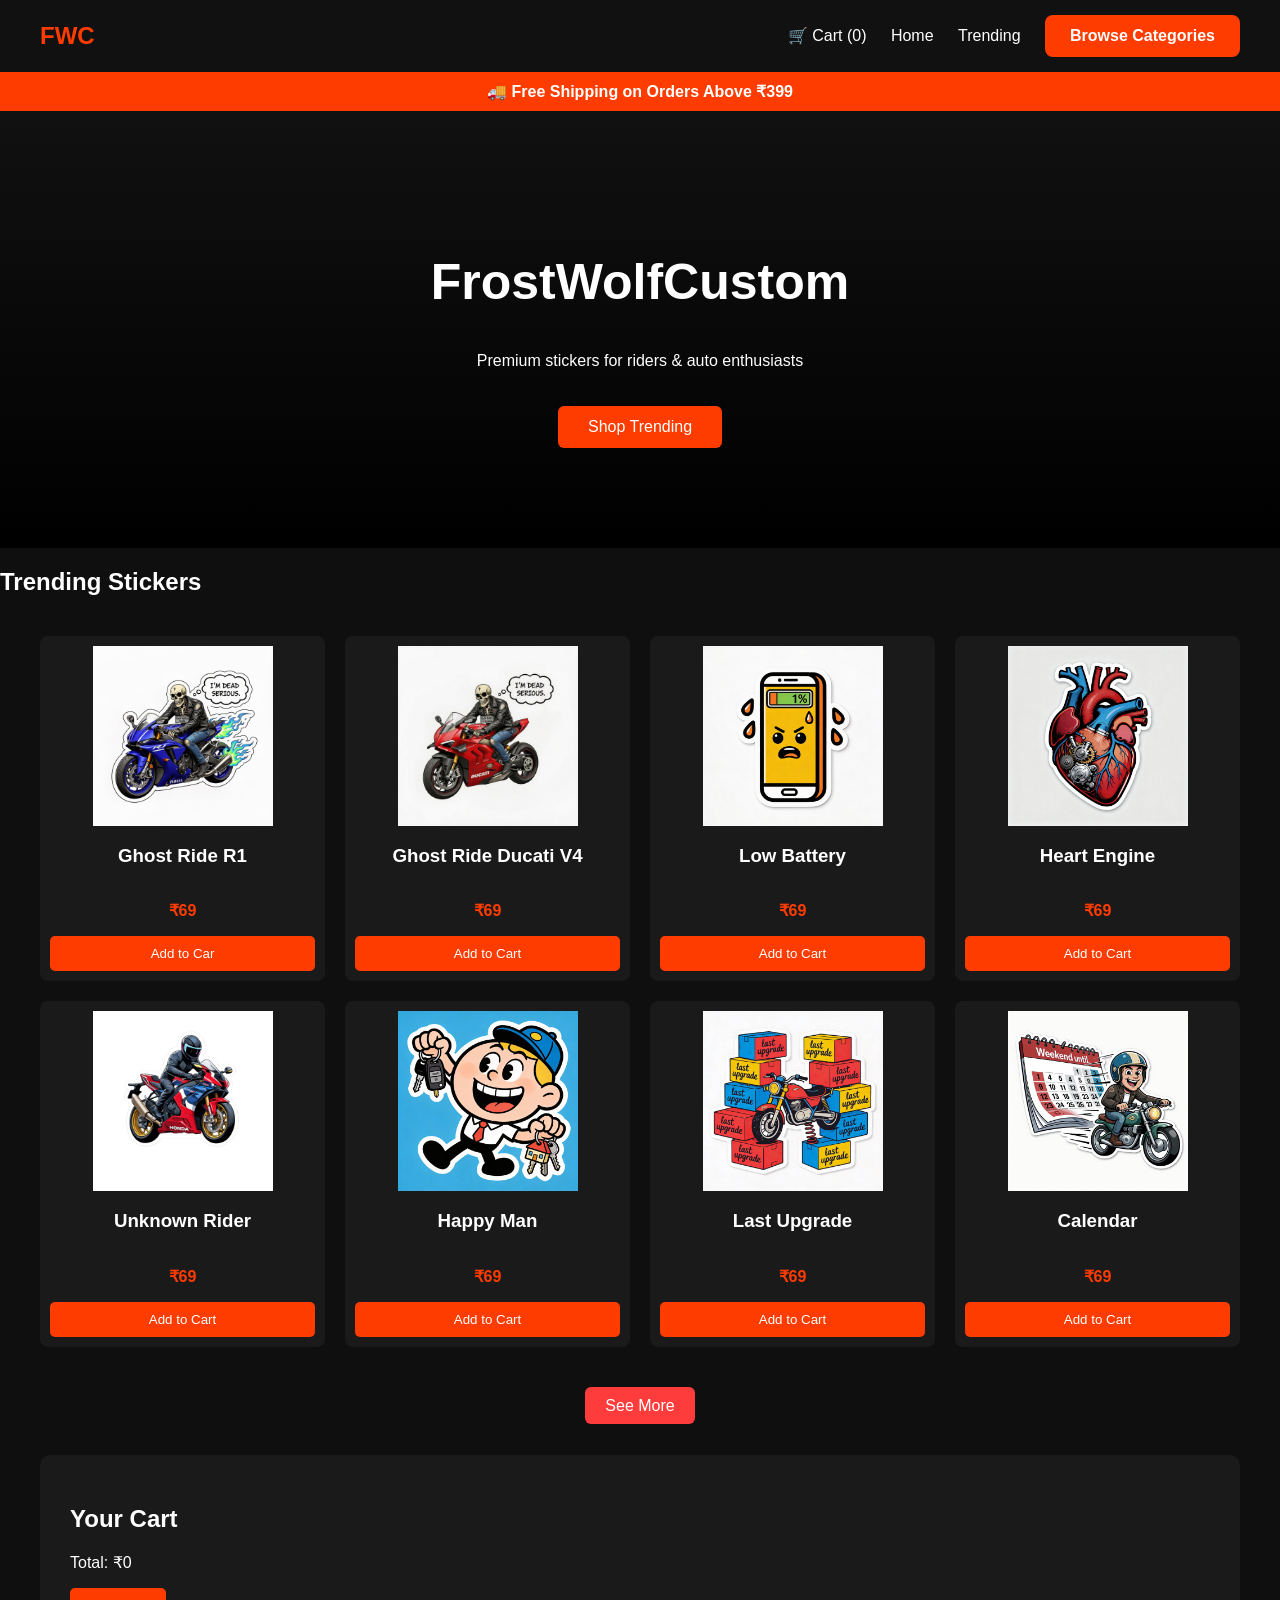
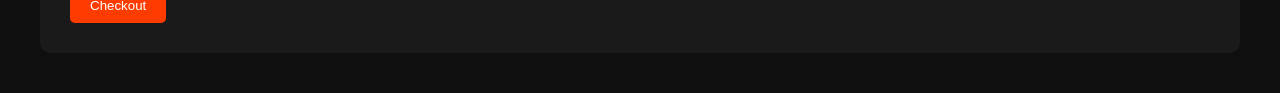
==== index.html @ 5add818f "Update index.html" ====
<!DOCTYPE html>
<html lang="en">

<head>
<meta charset="UTF-8">
<meta name="viewport" content="width=device-width, initial-scale=1.0">
<title>FWC Stickers</title>
<link rel="stylesheet" href="style.css">
</head>

  <script>

let cart = JSON.parse(localStorage.getItem("cart")) || [];

function addToCart(name, price, image){

let product = {
name:name,
price:price,
image:image,
qty:1
};

cart.push(product);

localStorage.setItem("cart", JSON.stringify(cart));

alert("Added to Cart");

updateCartCount();

}

function updateCartCount(){

document.getElementById("cart-count").innerText = cart.length;

}

updateCartCount();

</script>
<body>

<header class="navbar">
<div class="logo">FWC</div>

<nav>
  <a href="cart.html" class="cart-icon">
🛒 Cart (<span id="cart-count">0</span>)
</a>
<a href="index.html">Home</a>
<a href="#trending">Trending</a>
<a href="categories.html" class="category-btn">Browse Categories</a>
</nav>
</header>

<div class="top-banner">
🚚 Free Shipping on Orders Above ₹399
</div>

<section class="hero">
<h1>FrostWolfCustom</h1>
<p>Premium stickers for riders & auto enthusiasts</p>
<a class="shop-btn" href="#trending">Shop Trending</a>
</section>

<section id="trending" class="products-section">

<h2>Trending Stickers</h2>

<div class="products">

<div class="product-card">
<img src="stickers/ghost-ride-r1.webp">
<h3>Ghost Ride R1</h3>
<p class="price">₹69</p>
<button>Add to Car</button>
</div>

<div class="product-card">
<img src="stickers/ghost-ride-decati-v4.webp">
<h3>Ghost Ride Ducati V4</h3>
<p class="price">₹69</p>
<button>Add to Cart</button>
</div>

<div class="product-card">
<img src="stickers/low-battrey-phone.webp">
<h3>Low Battery</h3>
<p class="price">₹69</p>
<button>Add to Cart</button>
</div>

<div class="product-card">
<img src="stickers/Heart-semi-engine.webp">
<h3>Heart Engine</h3>
<p class="price">₹69</p>
<button>Add to Cart</button>
</div>

<div class="product-card">
<img src="stickers/unknow-rider-cbr.webp">
<h3>Unknown Rider</h3>
<p class="price">₹69</p>
<button>Add to Cart</button>
</div>

<div class="product-card">
<img src="stickers/happy-man.webp">
<h3>Happy Man</h3>
<p class="price">₹69</p>
<button>Add to Cart</button>
</div>

<div class="product-card">
<img src="stickers/last-upgrade-box-stack.webp">
<h3>Last Upgrade</h3>
<p class="price">₹69</p>
<button>Add to Cart</button>
</div>

<div class="product-card">
<img src="stickers/biker-calender.webp">
<h3>Calendar</h3>
<p class="price">₹69</p>
<button>Add to Cart</button>
</div>

</div>

<div class="show-more-container">
<a class="see-more-btn" href="trending.html">See More</a>
</div>

</section>

<section class="cart">

<h2>Your Cart</h2>

<ul id="cart-items"></ul>

<p>Total: ₹<span id="cart-total">0</span></p>

<button onclick="checkout()">Checkout</button>

</section>

<script src="cart.js"></script>
<script src="products.js"></script>

</body>
</html>
---- style.css ----
body{
margin:0;
font-family:Arial;
background:#0f0f0f;
color:white;
}


.navbar{
display:flex;
justify-content:space-between;
align-items:center;
padding:15px 40px;
background:#111;
}

.navbar a{
color:white;
text-decoration:none;
margin-left:20px;
}

.logo{
font-size:24px;
font-weight:bold;
color:#ff3c00;
}


.hero{
text-align:center;
padding:100px 20px;
background:linear-gradient(#111,#000);
}

.hero h1{
font-size:50px;
}

.shop-btn{
display:inline-block;
margin-top:20px;
padding:12px 30px;
background:#ff3c00;
color:white;
text-decoration:none;
border-radius:6px;
}




.product-card{
background:#1b1b1b;
border-radius:10px;
padding:15px;
text-align:center;
transition:0.3s;
}

.product-card:hover{
transform:scale(1.05);
}


.product-card img{
width:100%;
border-radius:10px;
}


.price{
color:#ff3c00;
font-weight:bold;
}


button{
padding:10px 20px;
background:#ff3c00;
border:none;
color:white;
border-radius:5px;
cursor:pointer;
}


footer{
text-align:center;
padding:30px;
background:#111;
color:#777;
}

.cart{
background:#1a1a1a;
padding:30px;
margin:40px;
border-radius:10px;
}

.cart ul{
list-style:none;
padding:0;
}

.top-banner{
background:#ff3c00;
text-align:center;
padding:10px;
font-weight:bold;
}

.cart li{
margin:10px 0;
}


.categories{
padding:40px;
text-align:center;
}

.category-grid{
display:grid;
grid-template-columns:repeat(auto-fit,minmax(200px,1fr));
gap:20px;
margin-top:20px;
}

.category-card{
background:#1b1b1b;
padding:40px;
border-radius:10px;
cursor:pointer;
transition:0.3s;
}

.category-card:hover{
background:#ff3c00;
}


.product-card:hover{
transform:scale(1.05);
box-shadow:0 0 20px #ff3c00;
}


.product-card{
background:#1b1b1b;
border-radius:10px;
padding:15px;
text-align:center;
display:flex;
flex-direction:column;
justify-content:space-between;
}

.product-card img{
width:100%;
height:180px;
object-fit:contain;
}

.products{
display:grid;
grid-template-columns:repeat(4,1fr);
gap:20px;
padding:40px;
max-width:1200px;
margin:auto;
}


.badge{
position:absolute;
top:10px;
right:10px;
background:#ff3c00;
padding:5px 12px;
border-radius:20px;
font-size:11px;
}


.show-more-container{
text-align:center;
margin-bottom:50px;
}

#showMoreBtn{
padding:12px 30px;
background:#ff3c00;
border:none;
color:white;
font-size:16px;
border-radius:6px;
cursor:pointer;
}

.products{
display:grid;
grid-template-columns:repeat(4,1fr);
gap:20px;
padding:20px;
}

.product-card{
background:#1a1a1a;
padding:10px;
border-radius:8px;
text-align:center;
}

.product-card img{
width:100%;
}

.show-more-container{
text-align:center;
margin:30px;
}

.see-more-btn{
background:#ff3c3c;
color:white;
padding:10px 20px;
text-decoration:none;
border-radius:6px;
}

.category-btn{
display:inline-block;
padding:12px 25px;
background:#ff3c00;
color:white;
text-decoration:none;
border-radius:8px;
font-weight:bold;
}

.category-grid{
display:grid;
grid-template-columns:repeat(3,1fr);
gap:20px;
padding:40px;
}

.category-grid a{
background:#1c1c1c;
padding:20px;
text-align:center;
color:white;
text-decoration:none;
border-radius:10px;
font-size:18px;
}
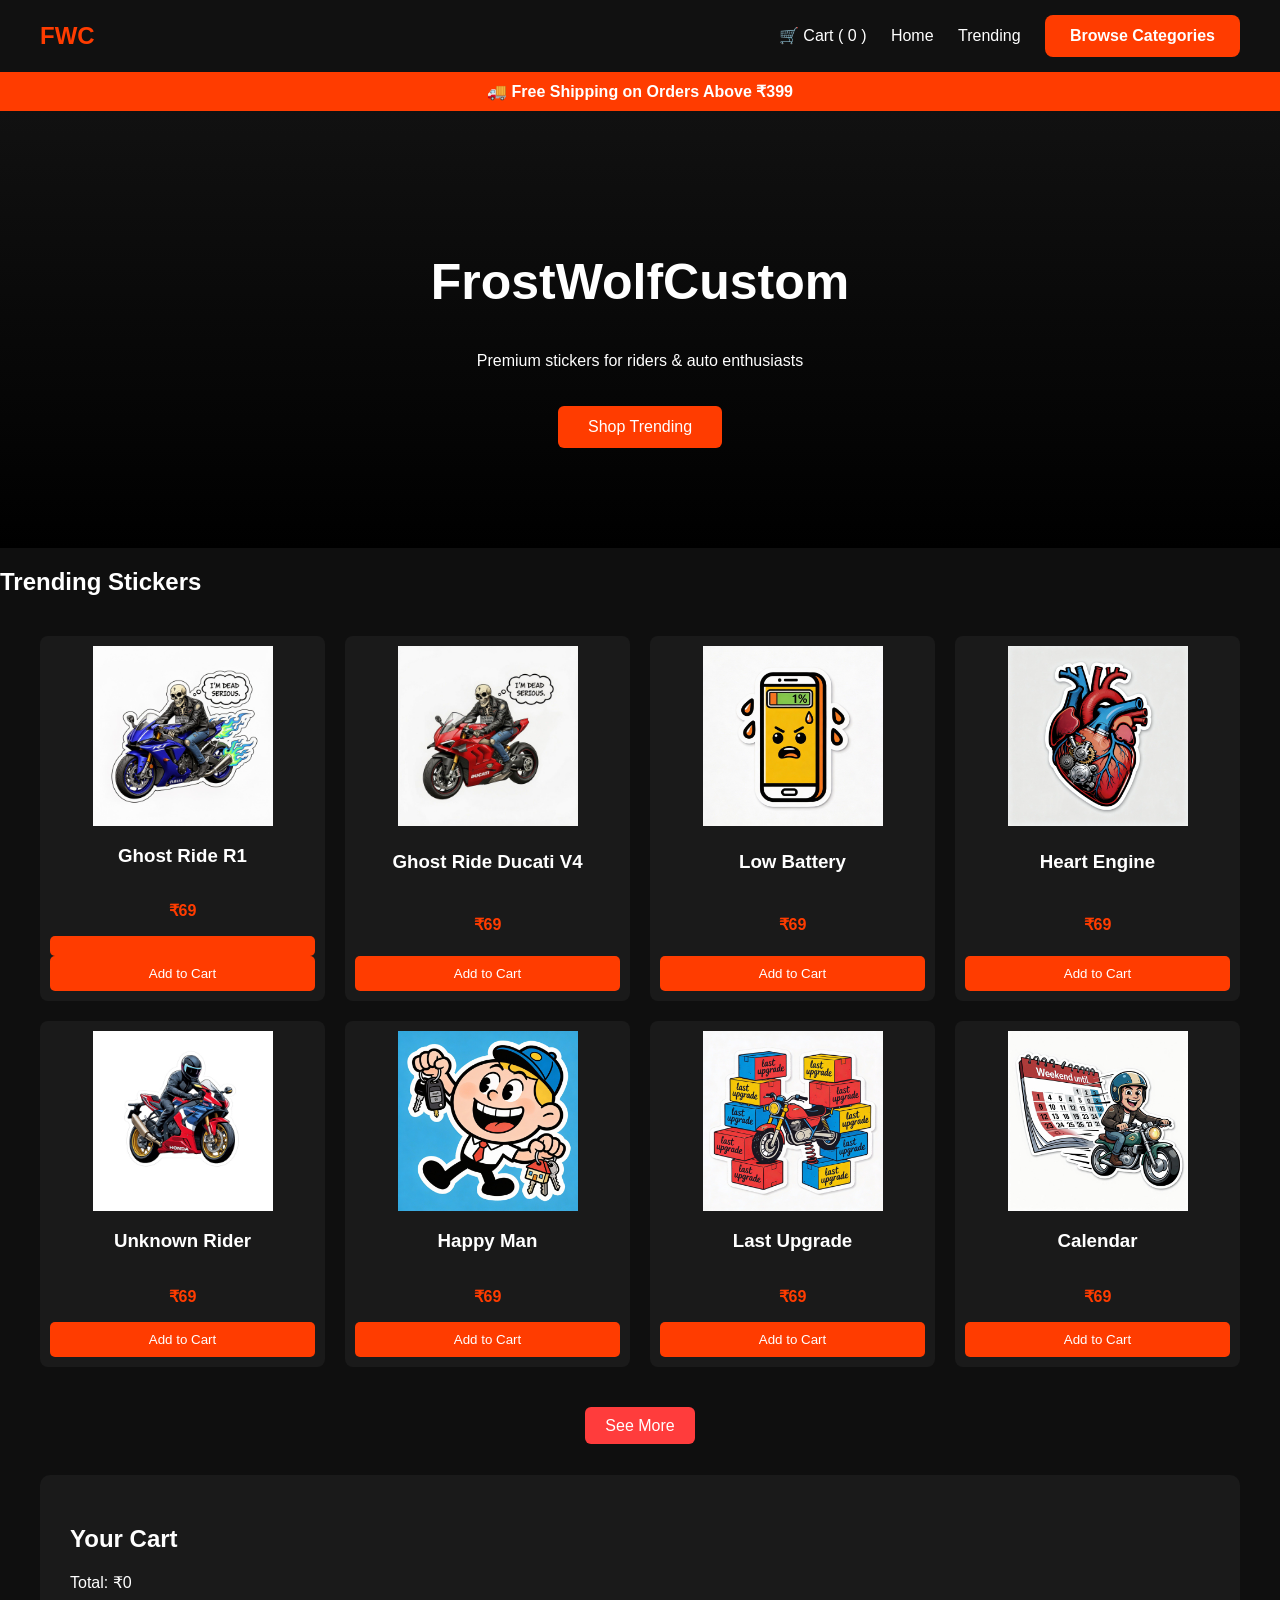
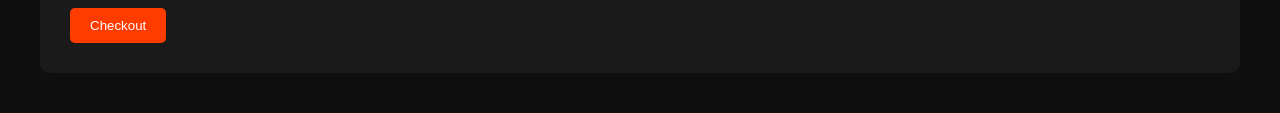
==== commit b68e723e: "Update index.html" ====
--- a/index.html
+++ b/index.html
@@ -47,7 +47,8 @@
 
 <nav>
   <a href="cart.html" class="cart-icon">
-🛒 Cart (<span id="cart-count">0</span>)
+🛒 Cart ( <span id="cart-count">0</span> )
+
 </a>
 <a href="index.html">Home</a>
 <a href="#trending">Trending</a>
@@ -75,7 +76,9 @@
 <img src="stickers/ghost-ride-r1.webp">
 <h3>Ghost Ride R1</h3>
 <p class="price">₹69</p>
-<button>Add to Car</button>
+<button><button onclick="addToCart('Ghost Ride R1',69)">
+Add to Cart
+</button>
 </div>
 
 <div class="product-card">
@@ -150,5 +153,32 @@
 <script src="cart.js"></script>
 <script src="products.js"></script>
 
+  <script>
+
+let cart = [];
+
+function addToCart(name,price){
+
+cart.push({name,price});
+
+updateCart();
+
+}
+
+function updateCart(){
+
+let total = 0;
+
+cart.forEach(item=>{
+total += item.price;
+});
+
+document.getElementById("cart-total").innerText = "₹"+total;
+document.getElementById("cart-count").innerText = cart.length;
+
+}
+
+</script>
+
 </body>
 </html>
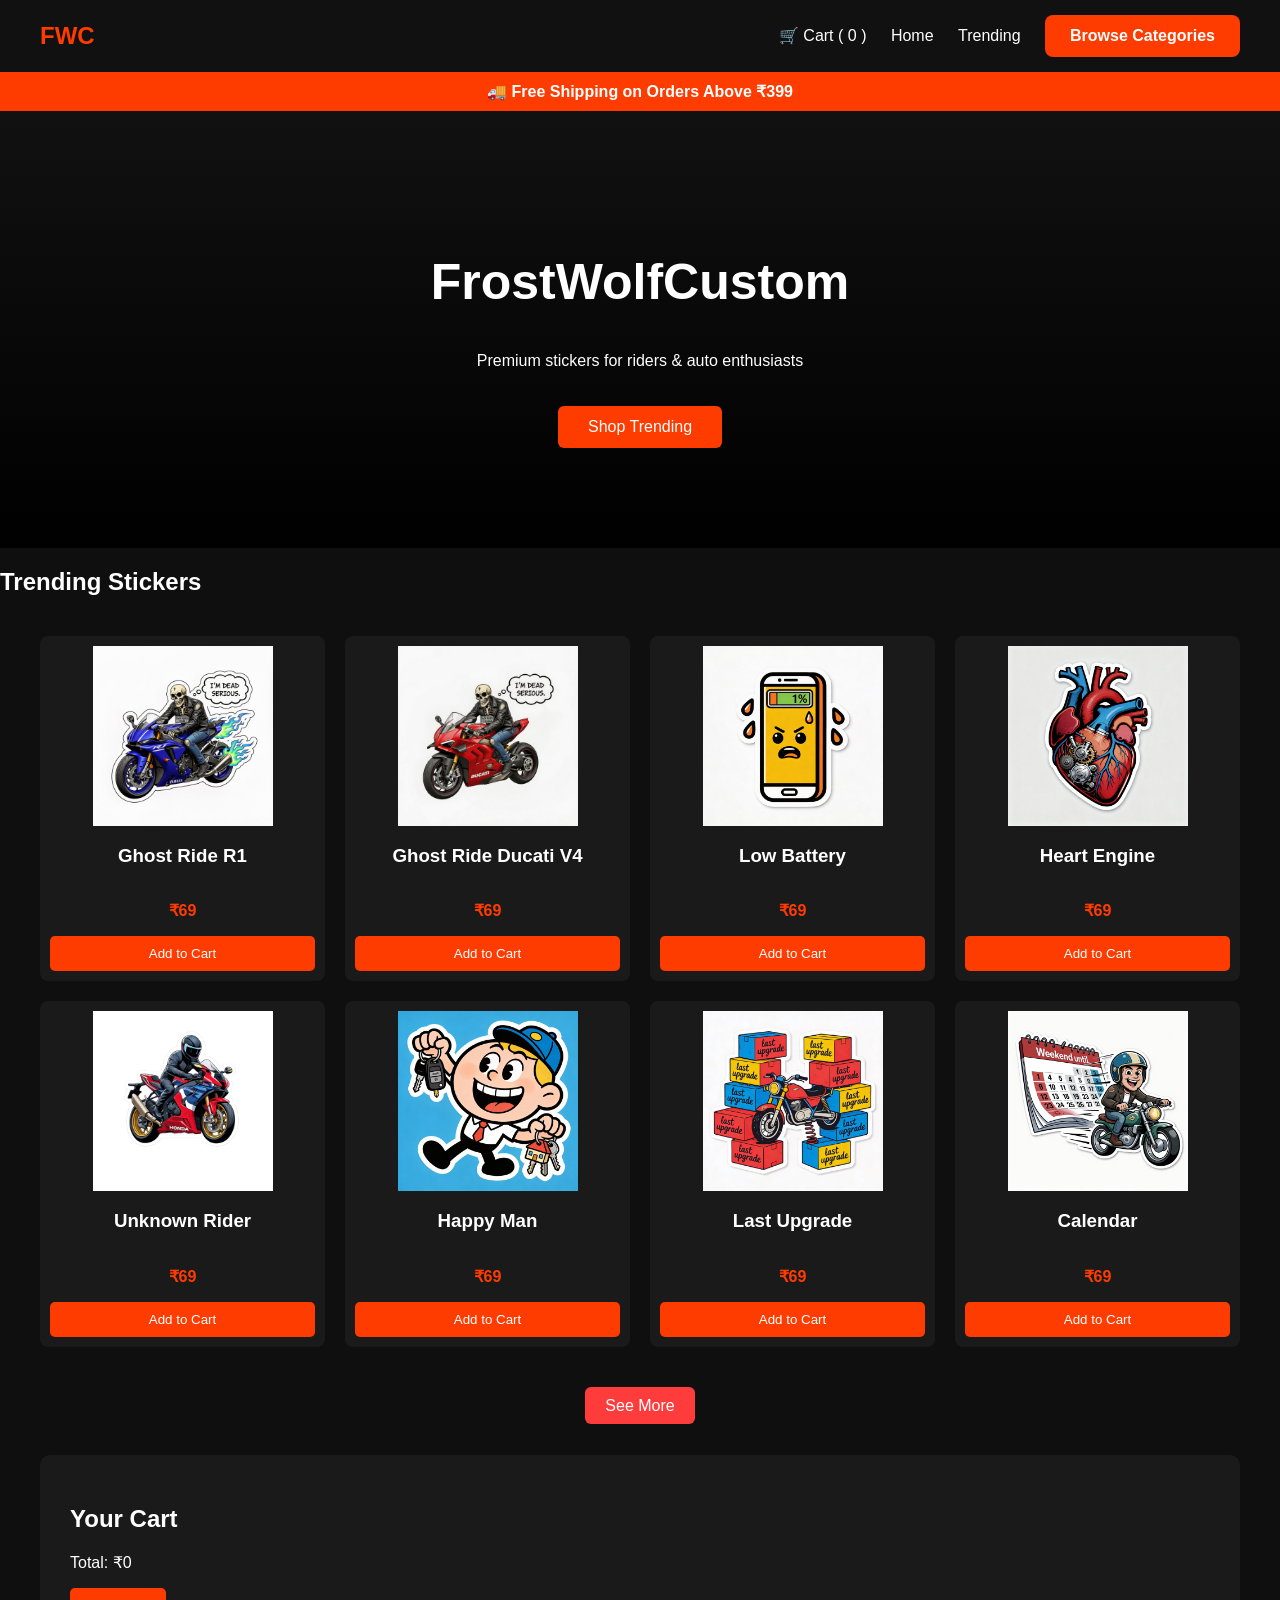
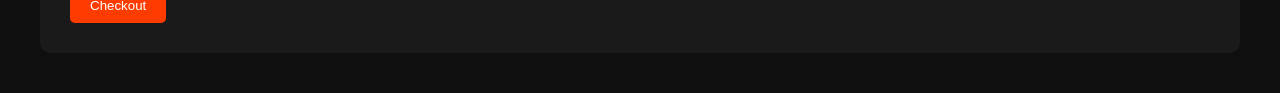
==== commit c2165996: "Update index.html" ====
--- a/index.html
+++ b/index.html
@@ -76,7 +76,7 @@
 <img src="stickers/ghost-ride-r1.webp">
 <h3>Ghost Ride R1</h3>
 <p class="price">₹69</p>
-<button><button onclick="addToCart('Ghost Ride R1',69)">
+<button onclick="addToCart('Ghost Ride R1',69)">
 Add to Cart
 </button>
 </div>
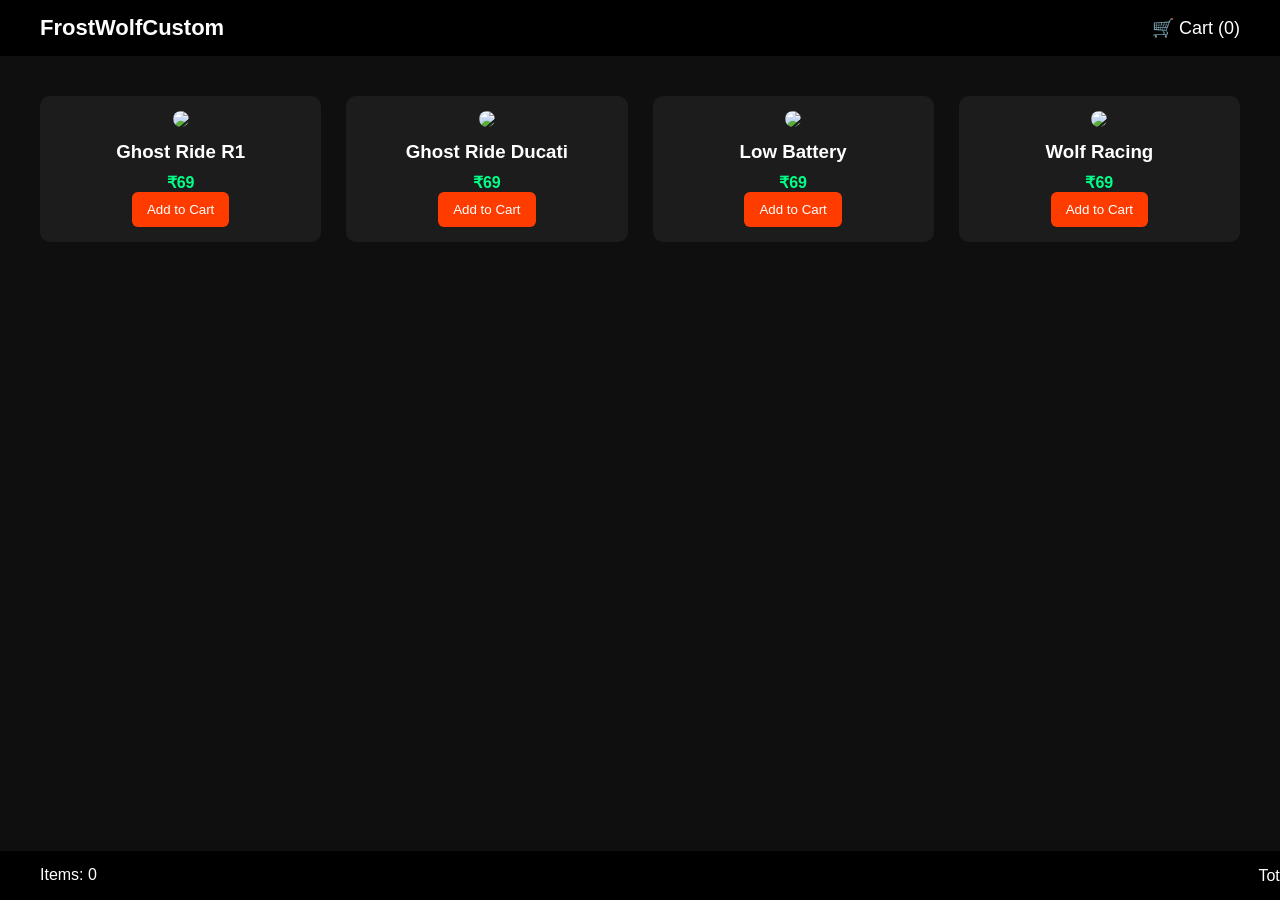
==== commit 6824b789: "Update index.html" ====
--- a/index.html
+++ b/index.html
@@ -1,165 +1,222 @@
 <!DOCTYPE html>
 <html lang="en">
-
 <head>
+
 <meta charset="UTF-8">
-<meta name="viewport" content="width=device-width, initial-scale=1.0">
-<title>FWC Stickers</title>
-<link rel="stylesheet" href="style.css">
+<meta name="viewport" content="width=device-width, initial-scale=1">
+
+<title>FrostWolfCustom Stickers</title>
+
+<style>
+
+body{
+margin:0;
+font-family:Arial;
+background:#0f0f0f;
+color:white;
+}
+
+/* NAVBAR */
+
+.navbar{
+display:flex;
+justify-content:space-between;
+align-items:center;
+padding:15px 40px;
+background:#000;
+}
+
+.logo{
+font-size:22px;
+font-weight:bold;
+}
+
+.cart{
+font-size:18px;
+}
+
+/* GRID */
+
+.products{
+
+display:grid;
+grid-template-columns:repeat(4,1fr);
+gap:25px;
+padding:40px;
+
+}
+
+.product{
+
+background:#1c1c1c;
+padding:15px;
+border-radius:10px;
+text-align:center;
+
+}
+
+.product img{
+width:100%;
+border-radius:8px;
+}
+
+.product h3{
+margin:10px 0;
+}
+
+.price{
+color:#00ff88;
+font-weight:bold;
+}
+
+button{
+
+background:#ff3c00;
+border:none;
+padding:10px 15px;
+border-radius:6px;
+color:white;
+cursor:pointer;
+
+}
+
+button:hover{
+background:#ff5c2e;
+}
+
+/* FOOTER CART */
+
+.cart-bar{
+
+position:fixed;
+bottom:0;
+width:100%;
+background:#000;
+display:flex;
+justify-content:space-between;
+padding:15px 40px;
+
+}
+
+</style>
+
 </head>
 
-  <script>
+<body>
+
+<!-- NAVBAR -->
+
+<div class="navbar">
+
+<div class="logo">
+FrostWolfCustom
+</div>
+
+<div class="cart">
+🛒 Cart (<span id="cart-count">0</span>)
+</div>
+
+</div>
+
+
+<!-- PRODUCTS -->
+
+<div class="products">
+
+
+<div class="product">
+
+<img src="images/sticker1.png">
+
+<h3>Ghost Ride R1</h3>
+
+<div class="price">₹69</div>
+
+<button onclick="addToCart('Ghost Ride R1',69)">
+Add to Cart
+</button>
+
+</div>
+
+
+<div class="product">
+
+<img src="images/sticker2.png">
+
+<h3>Ghost Ride Ducati</h3>
+
+<div class="price">₹69</div>
+
+<button onclick="addToCart('Ghost Ride Ducati',69)">
+Add to Cart
+</button>
+
+</div>
+
+
+<div class="product">
+
+<img src="images/sticker3.png">
+
+<h3>Low Battery</h3>
+
+<div class="price">₹69</div>
+
+<button onclick="addToCart('Low Battery',69)">
+Add to Cart
+</button>
+
+</div>
+
+
+<div class="product">
+
+<img src="images/sticker4.png">
+
+<h3>Wolf Racing</h3>
+
+<div class="price">₹69</div>
+
+<button onclick="addToCart('Wolf Racing',69)">
+Add to Cart
+</button>
+
+</div>
+
+
+</div>
+
+
+
+<!-- CART BAR -->
+
+<div class="cart-bar">
+
+<div>
+
+Items: <span id="cart-count-bottom">0</span>
+
+</div>
+
+<div>
+
+Total: ₹<span id="cart-total">0</span>
+
+</div>
+
+</div>
+
+
+
+<script>
 
 let cart = JSON.parse(localStorage.getItem("cart")) || [];
 
-function addToCart(name, price, image){
-
-let product = {
-name:name,
-price:price,
-image:image,
-qty:1
-};
-
-cart.push(product);
-
-localStorage.setItem("cart", JSON.stringify(cart));
-
-alert("Added to Cart");
-
-updateCartCount();
-
-}
-
-function updateCartCount(){
-
-document.getElementById("cart-count").innerText = cart.length;
-
-}
-
-updateCartCount();
-
-</script>
-<body>
-
-<header class="navbar">
-<div class="logo">FWC</div>
-
-<nav>
-  <a href="cart.html" class="cart-icon">
-🛒 Cart ( <span id="cart-count">0</span> )
-
-</a>
-<a href="index.html">Home</a>
-<a href="#trending">Trending</a>
-<a href="categories.html" class="category-btn">Browse Categories</a>
-</nav>
-</header>
-
-<div class="top-banner">
-🚚 Free Shipping on Orders Above ₹399
-</div>
-
-<section class="hero">
-<h1>FrostWolfCustom</h1>
-<p>Premium stickers for riders & auto enthusiasts</p>
-<a class="shop-btn" href="#trending">Shop Trending</a>
-</section>
-
-<section id="trending" class="products-section">
-
-<h2>Trending Stickers</h2>
-
-<div class="products">
-
-<div class="product-card">
-<img src="stickers/ghost-ride-r1.webp">
-<h3>Ghost Ride R1</h3>
-<p class="price">₹69</p>
-<button onclick="addToCart('Ghost Ride R1',69)">
-Add to Cart
-</button>
-</div>
-
-<div class="product-card">
-<img src="stickers/ghost-ride-decati-v4.webp">
-<h3>Ghost Ride Ducati V4</h3>
-<p class="price">₹69</p>
-<button>Add to Cart</button>
-</div>
-
-<div class="product-card">
-<img src="stickers/low-battrey-phone.webp">
-<h3>Low Battery</h3>
-<p class="price">₹69</p>
-<button>Add to Cart</button>
-</div>
-
-<div class="product-card">
-<img src="stickers/Heart-semi-engine.webp">
-<h3>Heart Engine</h3>
-<p class="price">₹69</p>
-<button>Add to Cart</button>
-</div>
-
-<div class="product-card">
-<img src="stickers/unknow-rider-cbr.webp">
-<h3>Unknown Rider</h3>
-<p class="price">₹69</p>
-<button>Add to Cart</button>
-</div>
-
-<div class="product-card">
-<img src="stickers/happy-man.webp">
-<h3>Happy Man</h3>
-<p class="price">₹69</p>
-<button>Add to Cart</button>
-</div>
-
-<div class="product-card">
-<img src="stickers/last-upgrade-box-stack.webp">
-<h3>Last Upgrade</h3>
-<p class="price">₹69</p>
-<button>Add to Cart</button>
-</div>
-
-<div class="product-card">
-<img src="stickers/biker-calender.webp">
-<h3>Calendar</h3>
-<p class="price">₹69</p>
-<button>Add to Cart</button>
-</div>
-
-</div>
-
-<div class="show-more-container">
-<a class="see-more-btn" href="trending.html">See More</a>
-</div>
-
-</section>
-
-<section class="cart">
-
-<h2>Your Cart</h2>
-
-<ul id="cart-items"></ul>
-
-<p>Total: ₹<span id="cart-total">0</span></p>
-
-<button onclick="checkout()">Checkout</button>
-
-</section>
-
-<script src="cart.js"></script>
-<script src="products.js"></script>
-
-  <script>
-
-let cart = [];
-
 function addToCart(name,price){
 
 cart.push({name,price});
+
+localStorage.setItem("cart",JSON.stringify(cart));
 
 updateCart();
 
@@ -173,10 +230,15 @@
 total += item.price;
 });
 
-document.getElementById("cart-total").innerText = "₹"+total;
+document.getElementById("cart-total").innerText = total;
+
 document.getElementById("cart-count").innerText = cart.length;
 
-}
+document.getElementById("cart-count-bottom").innerText = cart.length;
+
+}
+
+updateCart();
 
 </script>
 
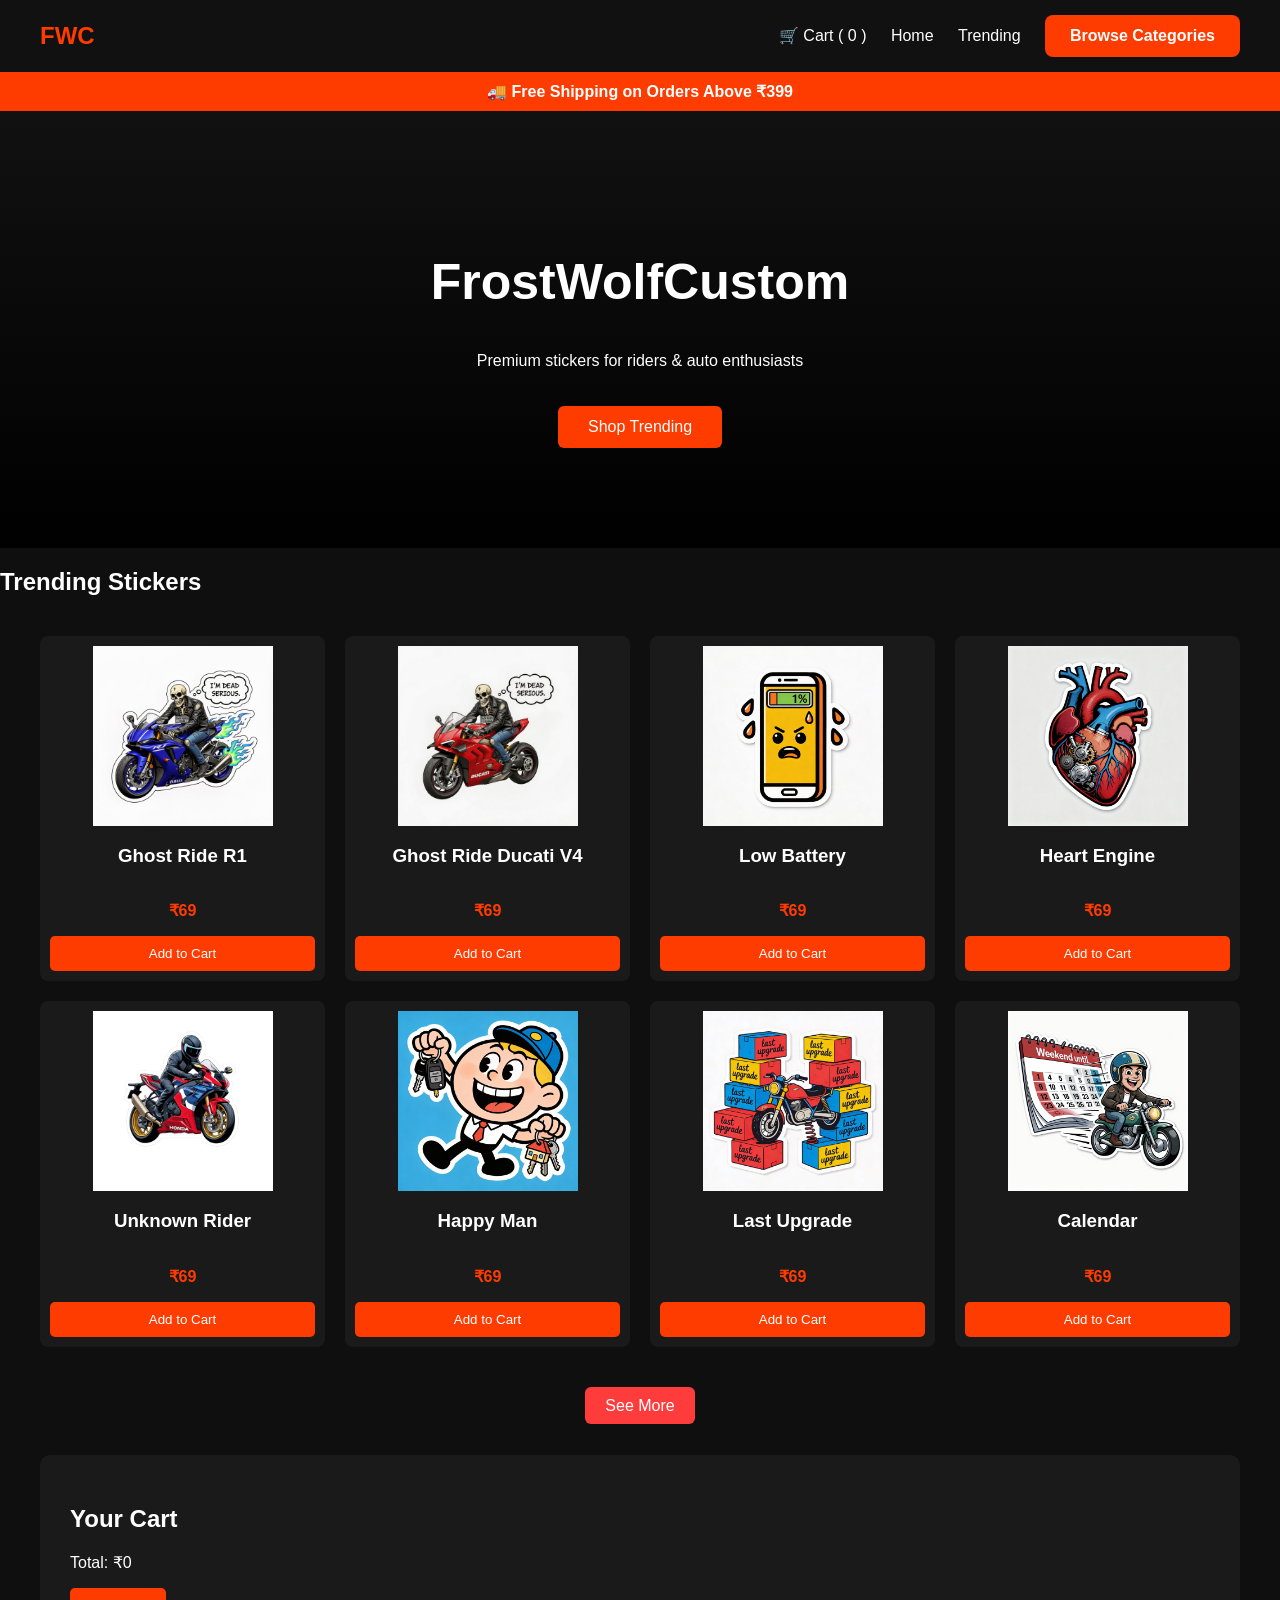
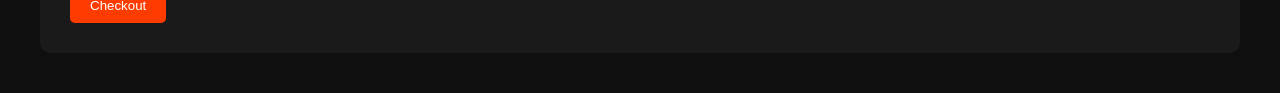
==== commit 1a54bb77: "Update index.html" ====
--- a/index.html
+++ b/index.html
@@ -1,222 +1,185 @@
 <!DOCTYPE html>
 <html lang="en">
+
 <head>
-
 <meta charset="UTF-8">
-<meta name="viewport" content="width=device-width, initial-scale=1">
-
-<title>FrostWolfCustom Stickers</title>
-
-<style>
-
-body{
-margin:0;
-font-family:Arial;
-background:#0f0f0f;
-color:white;
-}
-
-/* NAVBAR */
-
-.navbar{
-display:flex;
-justify-content:space-between;
-align-items:center;
-padding:15px 40px;
-background:#000;
-}
-
-.logo{
-font-size:22px;
-font-weight:bold;
-}
-
-.cart{
-font-size:18px;
-}
-
-/* GRID */
-
-.products{
-
-display:grid;
-grid-template-columns:repeat(4,1fr);
-gap:25px;
-padding:40px;
-
-}
-
-.product{
-
-background:#1c1c1c;
-padding:15px;
-border-radius:10px;
-text-align:center;
-
-}
-
-.product img{
-width:100%;
-border-radius:8px;
-}
-
-.product h3{
-margin:10px 0;
-}
-
-.price{
-color:#00ff88;
-font-weight:bold;
-}
-
-button{
-
-background:#ff3c00;
-border:none;
-padding:10px 15px;
-border-radius:6px;
-color:white;
-cursor:pointer;
-
-}
-
-button:hover{
-background:#ff5c2e;
-}
-
-/* FOOTER CART */
-
-.cart-bar{
-
-position:fixed;
-bottom:0;
-width:100%;
-background:#000;
-display:flex;
-justify-content:space-between;
-padding:15px 40px;
-
-}
-
-</style>
-
+<meta name="viewport" content="width=device-width, initial-scale=1.0">
+<title>FWC Stickers</title>
+<link rel="stylesheet" href="style.css">
 </head>
 
+  <script>
+
+let cart = JSON.parse(localStorage.getItem("cart")) || [];
+
+function addToCart(name, price, image){
+
+let product = {
+name:name,
+price:price,
+image:image,
+qty:1
+};
+
+cart.push(product);
+
+localStorage.setItem("cart", JSON.stringify(cart));
+
+alert("Added to Cart");
+
+updateCartCount();
+
+}
+
+function updateCartCount(){
+
+document.getElementById("cart-count").innerText = cart.length;
+
+}
+
+updateCartCount();
+
+</script>
 <body>
 
-<!-- NAVBAR -->
-
-<div class="navbar">
-
-<div class="logo">
-FrostWolfCustom
-</div>
-
-<div class="cart">
-🛒 Cart (<span id="cart-count">0</span>)
-</div>
-
-</div>
-
-
-<!-- PRODUCTS -->
+<header class="navbar">
+<div class="logo">FWC</div>
+
+<nav>
+  <a href="cart.html" class="cart-icon">
+🛒 Cart ( <span id="cart-count">0</span> )
+
+</a>
+<a href="index.html">Home</a>
+<a href="#trending">Trending</a>
+<a href="categories.html" class="category-btn">Browse Categories</a>
+</nav>
+</header>
+
+<div class="top-banner">
+🚚 Free Shipping on Orders Above ₹399
+</div>
+
+<section class="hero">
+<h1>FrostWolfCustom</h1>
+<p>Premium stickers for riders & auto enthusiasts</p>
+<a class="shop-btn" href="#trending">Shop Trending</a>
+</section>
+
+<section id="trending" class="products-section">
+
+<h2>Trending Stickers</h2>
 
 <div class="products">
 
-
-<div class="product">
-
-<img src="images/sticker1.png">
-
+<div class="product-card">
+<img src="stickers/ghost-ride-r1.webp">
 <h3>Ghost Ride R1</h3>
-
-<div class="price">₹69</div>
-
+<p class="price">₹69</p>
 <button onclick="addToCart('Ghost Ride R1',69)">
 Add to Cart
 </button>
-
-</div>
-
-
-<div class="product">
-
-<img src="images/sticker2.png">
-
-<h3>Ghost Ride Ducati</h3>
-
-<div class="price">₹69</div>
-
-<button onclick="addToCart('Ghost Ride Ducati',69)">
-Add to Cart
-</button>
-
-</div>
-
-
-<div class="product">
-
-<img src="images/sticker3.png">
-
+</div>
+
+<div class="product-card">
+<img src="stickers/ghost-ride-decati-v4.webp">
+<h3>Ghost Ride Ducati V4</h3>
+<p class="price">₹69</p>
+<button onclick="addToCart('Ghost Ride Ducati V4',69)">
+Add to Cart
+</button>
+</div>
+
+<div class="product-card">
+<img src="stickers/low-battrey-phone.webp">
 <h3>Low Battery</h3>
-
-<div class="price">₹69</div>
-
+<p class="price">₹69</p>
 <button onclick="addToCart('Low Battery',69)">
 Add to Cart
 </button>
 
 </div>
 
-
-<div class="product">
-
-<img src="images/sticker4.png">
-
-<h3>Wolf Racing</h3>
-
-<div class="price">₹69</div>
-
-<button onclick="addToCart('Wolf Racing',69)">
-Add to Cart
-</button>
-
-</div>
-
-
-</div>
-
-
-
-<!-- CART BAR -->
-
-<div class="cart-bar">
-
-<div>
-
-Items: <span id="cart-count-bottom">0</span>
-
-</div>
-
-<div>
-
-Total: ₹<span id="cart-total">0</span>
-
-</div>
-
-</div>
-
-
-
-<script>
-
-let cart = JSON.parse(localStorage.getItem("cart")) || [];
+<div class="product-card">
+<img src="stickers/Heart-semi-engine.webp">
+<h3>Heart Engine</h3>
+<p class="price">₹69</p>
+<button onclick="addToCart('Heart Engine',69)">
+Add to Cart
+</button>
+
+</div>
+
+<div class="product-card">
+<img src="stickers/unknow-rider-cbr.webp">
+<h3>Unknown Rider</h3>
+<p class="price">₹69</p>
+<button onclick="addToCart('Unknown Rider',69)">
+Add to Cart
+</button>
+
+</div>
+
+<div class="product-card">
+<img src="stickers/happy-man.webp">
+<h3>Happy Man</h3>
+<p class="price">₹69</p>
+<button onclick="addToCart('Happy Man',69)">
+Add to Cart
+</button>
+
+</div>
+
+<div class="product-card">
+<img src="stickers/last-upgrade-box-stack.webp">
+<h3>Last Upgrade</h3>
+<p class="price">₹69</p>
+<button onclick="addToCart('Last Upgrade',69)">
+Add to Cart
+</button>
+
+</div>
+
+<div class="product-card">
+<img src="stickers/biker-calender.webp">
+<h3>Calendar</h3>
+<p class="price">₹69</p>
+<button onclick="addToCart('Calendar',69)">
+Add to Cart
+</button>
+
+</div>
+
+</div>
+
+<div class="show-more-container">
+<a class="see-more-btn" href="trending.html">See More</a>
+</div>
+
+</section>
+
+<section class="cart">
+
+<h2>Your Cart</h2>
+
+<ul id="cart-items"></ul>
+
+<p>Total: ₹<span id="cart-total">0</span></p>
+
+<button onclick="checkout()">Checkout</button>
+
+</section>
+
+<script src="cart.js"></script>
+<script src="products.js"></script>
+
+  <script>
+
+let cart = [];
 
 function addToCart(name,price){
 
 cart.push({name,price});
-
-localStorage.setItem("cart",JSON.stringify(cart));
 
 updateCart();
 
@@ -230,15 +193,10 @@
 total += item.price;
 });
 
-document.getElementById("cart-total").innerText = total;
-
+document.getElementById("cart-total").innerText = "₹"+total;
 document.getElementById("cart-count").innerText = cart.length;
 
-document.getElementById("cart-count-bottom").innerText = cart.length;
-
-}
-
-updateCart();
+}
 
 </script>
 
--- a/style.css
+++ b/style.css
@@ -0,0 +1,258 @@
+body{
+margin:0;
+font-family:Arial;
+background:#0f0f0f;
+color:white;
+}
+
+
+.navbar{
+display:flex;
+justify-content:space-between;
+align-items:center;
+padding:15px 40px;
+background:#111;
+}
+
+.navbar a{
+color:white;
+text-decoration:none;
+margin-left:20px;
+}
+
+.logo{
+font-size:24px;
+font-weight:bold;
+color:#ff3c00;
+}
+
+
+.hero{
+text-align:center;
+padding:100px 20px;
+background:linear-gradient(#111,#000);
+}
+
+.hero h1{
+font-size:50px;
+}
+
+.shop-btn{
+display:inline-block;
+margin-top:20px;
+padding:12px 30px;
+background:#ff3c00;
+color:white;
+text-decoration:none;
+border-radius:6px;
+}
+
+
+
+
+.product-card{
+background:#1b1b1b;
+border-radius:10px;
+padding:15px;
+text-align:center;
+transition:0.3s;
+}
+
+.product-card:hover{
+transform:scale(1.05);
+}
+
+
+.product-card img{
+width:100%;
+border-radius:10px;
+}
+
+
+.price{
+color:#ff3c00;
+font-weight:bold;
+}
+
+
+button{
+padding:10px 20px;
+background:#ff3c00;
+border:none;
+color:white;
+border-radius:5px;
+cursor:pointer;
+}
+
+
+footer{
+text-align:center;
+padding:30px;
+background:#111;
+color:#777;
+}
+
+.cart{
+background:#1a1a1a;
+padding:30px;
+margin:40px;
+border-radius:10px;
+}
+
+.cart ul{
+list-style:none;
+padding:0;
+}
+
+.top-banner{
+background:#ff3c00;
+text-align:center;
+padding:10px;
+font-weight:bold;
+}
+
+.cart li{
+margin:10px 0;
+}
+
+
+.categories{
+padding:40px;
+text-align:center;
+}
+
+.category-grid{
+display:grid;
+grid-template-columns:repeat(auto-fit,minmax(200px,1fr));
+gap:20px;
+margin-top:20px;
+}
+
+.category-card{
+background:#1b1b1b;
+padding:40px;
+border-radius:10px;
+cursor:pointer;
+transition:0.3s;
+}
+
+.category-card:hover{
+background:#ff3c00;
+}
+
+
+.product-card:hover{
+transform:scale(1.05);
+box-shadow:0 0 20px #ff3c00;
+}
+
+
+.product-card{
+background:#1b1b1b;
+border-radius:10px;
+padding:15px;
+text-align:center;
+display:flex;
+flex-direction:column;
+justify-content:space-between;
+}
+
+.product-card img{
+width:100%;
+height:180px;
+object-fit:contain;
+}
+
+.products{
+display:grid;
+grid-template-columns:repeat(4,1fr);
+gap:20px;
+padding:40px;
+max-width:1200px;
+margin:auto;
+}
+
+
+.badge{
+position:absolute;
+top:10px;
+right:10px;
+background:#ff3c00;
+padding:5px 12px;
+border-radius:20px;
+font-size:11px;
+}
+
+
+.show-more-container{
+text-align:center;
+margin-bottom:50px;
+}
+
+#showMoreBtn{
+padding:12px 30px;
+background:#ff3c00;
+border:none;
+color:white;
+font-size:16px;
+border-radius:6px;
+cursor:pointer;
+}
+
+.products{
+display:grid;
+grid-template-columns:repeat(4,1fr);
+gap:20px;
+padding:20px;
+}
+
+.product-card{
+background:#1a1a1a;
+padding:10px;
+border-radius:8px;
+text-align:center;
+}
+
+.product-card img{
+width:100%;
+}
+
+.show-more-container{
+text-align:center;
+margin:30px;
+}
+
+.see-more-btn{
+background:#ff3c3c;
+color:white;
+padding:10px 20px;
+text-decoration:none;
+border-radius:6px;
+}
+
+.category-btn{
+display:inline-block;
+padding:12px 25px;
+background:#ff3c00;
+color:white;
+text-decoration:none;
+border-radius:8px;
+font-weight:bold;
+}
+
+.category-grid{
+display:grid;
+grid-template-columns:repeat(3,1fr);
+gap:20px;
+padding:40px;
+}
+
+.category-grid a{
+background:#1c1c1c;
+padding:20px;
+text-align:center;
+color:white;
+text-decoration:none;
+border-radius:10px;
+font-size:18px;
+}
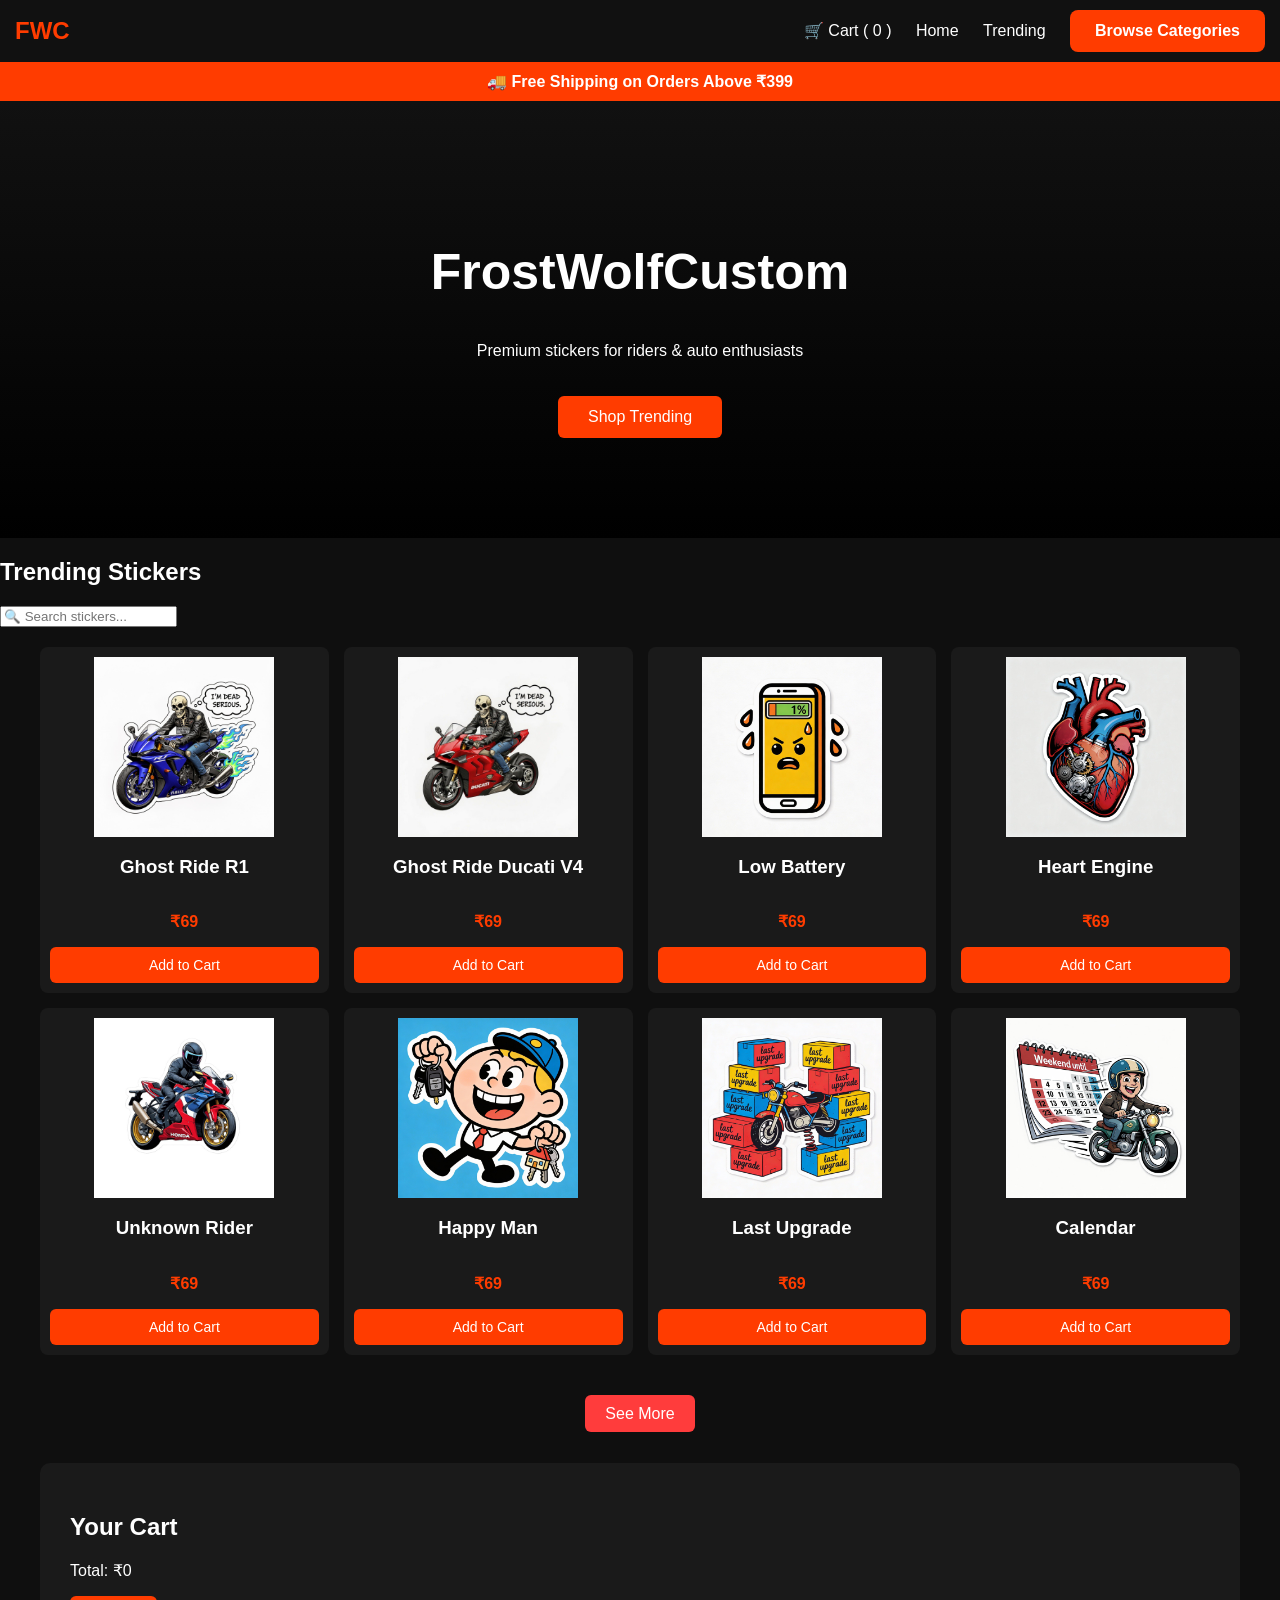
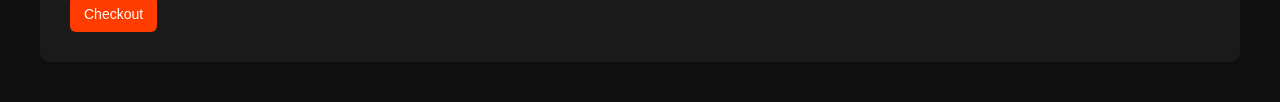
==== commit cdbc1989: "Update index.html" ====
--- a/index.html
+++ b/index.html
@@ -6,6 +6,8 @@
 <meta name="viewport" content="width=device-width, initial-scale=1.0">
 <title>FWC Stickers</title>
 <link rel="stylesheet" href="style.css">
+
+  <meta name="viewport" content="width=device-width, initial-scale=1.0">
 </head>
 
   <script>
@@ -70,6 +72,10 @@
 
 <h2>Trending Stickers</h2>
 
+  <div class="search-box">
+<input type="text" id="searchInput" placeholder="🔍 Search stickers..." onkeyup="searchProducts()">
+</div>
+  
 <div class="products">
 
 <div class="product-card">
--- a/style.css
+++ b/style.css
@@ -202,8 +202,20 @@
 .products{
 display:grid;
 grid-template-columns:repeat(4,1fr);
-gap:20px;
+gap:15px;
 padding:20px;
+}
+
+@media (max-width:768px){
+.products{
+grid-template-columns:repeat(2,1fr);
+}
+}
+
+@media (max-width:480px){
+.products{
+grid-template-columns:repeat(1,1fr);
+}
 }
 
 .product-card{
@@ -256,3 +268,48 @@
 border-radius:10px;
 font-size:18px;
 }
+
+.navbar{
+display:flex;
+justify-content:space-between;
+align-items:center;
+padding:10px 15px;
+}
+
+@media (max-width:600px){
+.navbar{
+flex-direction:column;
+gap:10px;
+}
+}
+
+img{
+max-width:100%;
+height:auto;
+}
+button{
+padding:10px 14px;
+font-size:14px;
+border-radius:6px;
+}
+.product{
+background:#1a1a1a;
+padding:10px;
+border-radius:8px;
+text-align:center;
+}
+
+.product img{
+width:100%;
+border-radius:6px;
+}
+
+@media (max-width:600px){
+body{
+font-size:14px;
+}
+
+.products{
+padding:10px;
+}
+}
